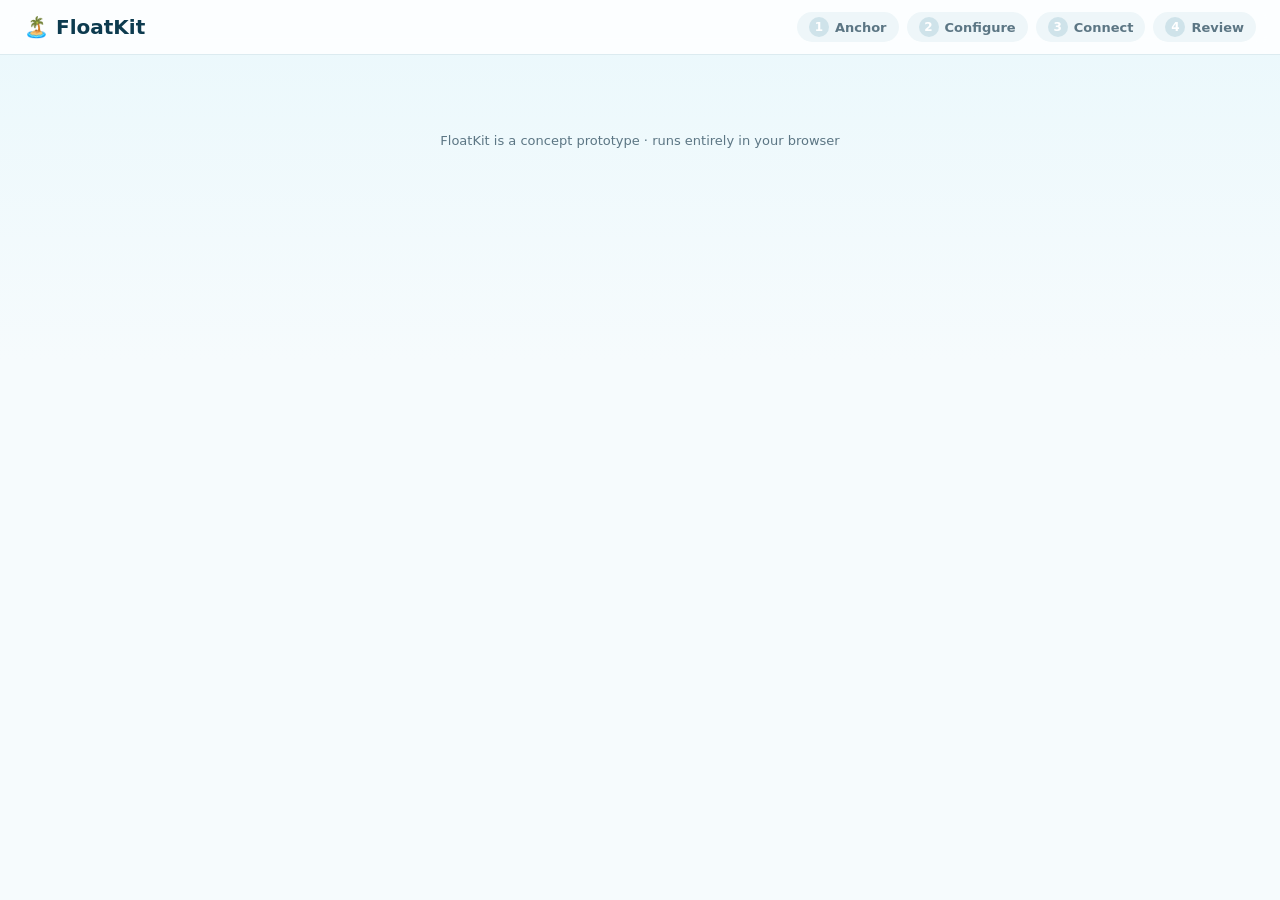
==== index.html @ 7ae54f8f "Add files via upload" ====
<!DOCTYPE html>
<html lang="en">
  <head>
    <meta charset="UTF-8" />
    <meta name="viewport" content="width=device-width, initial-scale=1.0" />
    <title>FloatKit — Build your own floating platform</title>
    <meta name="description" content="Design your own modular inflatable floating platform — pick an anchor, snap squares together, and share your build." />
    <!-- Open Graph so shared links preview nicely -->
    <meta property="og:title" content="FloatKit — Build your own floating platform" />
    <meta property="og:description" content="Design your own modular inflatable floating platform and share your build." />
    <meta property="og:type" content="website" />
    <link rel="stylesheet" href="styles.css" />
    <link rel="icon" href="data:image/svg+xml,<svg xmlns='http://www.w3.org/2000/svg' viewBox='0 0 16 16'><text y='14' font-size='14'>🏝️</text></svg>" />
  </head>
  <body>
    <header class="topbar">
      <div class="brand" id="brand">🏝️ FloatKit</div>
      <nav class="progress" id="progress">
        <div class="progress-step" data-step="1"><span>1</span><span class="ps-label">Anchor</span></div>
        <div class="progress-step" data-step="2"><span>2</span><span class="ps-label">Configure</span></div>
        <div class="progress-step" data-step="3"><span>3</span><span class="ps-label">Connect</span></div>
        <div class="progress-step" data-step="4"><span>4</span><span class="ps-label">Review</span></div>
      </nav>
    </header>

    <div class="sharebanner" id="sharebanner" hidden>
      <span class="sb-text">👀 You’re viewing a <strong>shared design</strong> — read-only. Click squares to explore it.</span>
      <button class="btn primary" id="remix-btn">✏️ Remix this design</button>
    </div>

    <main id="app"></main>

    <footer class="sitefoot">
      <span>FloatKit is a concept prototype · runs entirely in your browser</span>
    </footer>

    <script type="module" src="js/main.js"></script>
  </body>
</html>
---- styles.css ----
:root {
  --aqua-1: #eaf8fc;
  --aqua-2: #bfeaf5;
  --aqua-3: #7cc7e0;
  --deep: #0d3b4f;
  --deep-2: #135b74;
  --sand: #ffe9c7;
  --coral: #ff7a59;
  --coral-d: #e8622a;
  --ink: #17323f;
  --muted: #5c7684;
  --card: #ffffff;
  --line: #dcebf0;
  --radius: 16px;
  --shadow: 0 10px 30px rgba(13, 59, 79, 0.12);
  --shadow-sm: 0 4px 14px rgba(13, 59, 79, 0.1);
}

* { box-sizing: border-box; }

body {
  margin: 0;
  font-family: -apple-system, BlinkMacSystemFont, 'Segoe UI', system-ui, sans-serif;
  color: var(--ink);
  background: linear-gradient(180deg, var(--aqua-1), #f6fbfd 40%);
  min-height: 100vh;
  -webkit-font-smoothing: antialiased;
}

/* ---- top bar ---- */
.topbar {
  position: sticky;
  top: 0;
  z-index: 20;
  display: flex;
  align-items: center;
  justify-content: space-between;
  gap: 16px;
  padding: 12px 24px;
  background: rgba(255, 255, 255, 0.85);
  backdrop-filter: blur(10px);
  border-bottom: 1px solid var(--line);
  flex-wrap: wrap;
}
.brand { font-weight: 800; font-size: 20px; color: var(--deep); cursor: pointer; }
.progress { display: flex; gap: 8px; }
.progress-step {
  display: flex;
  align-items: center;
  gap: 6px;
  font-size: 13px;
  font-weight: 600;
  color: var(--muted);
  padding: 5px 12px;
  border-radius: 999px;
  background: #eef6f9;
}
.progress-step > span:first-child {
  display: grid;
  place-items: center;
  width: 20px;
  height: 20px;
  border-radius: 50%;
  background: #cfe3ea;
  color: #fff;
  font-size: 12px;
  flex: 0 0 auto;
}
.progress-step.active { color: var(--deep); background: var(--sand); }
.progress-step.active > span:first-child { background: var(--coral); }
.progress-step.done > span:first-child { background: var(--aqua-3); }

/* ---- layout primitives ---- */
main { max-width: 1120px; margin: 0 auto; padding: 24px; }
.screen { animation: fade 0.25s ease; }
.screen.center { max-width: 720px; margin: 0 auto; }
@keyframes fade { from { opacity: 0; transform: translateY(6px); } to { opacity: 1; transform: none; } }

.screen-head { margin-bottom: 20px; }
.screen-head h2, .section h2 { font-size: 26px; margin: 0 0 6px; color: var(--deep); }
.muted { color: var(--muted); margin: 0; }
.fine { color: var(--muted); font-size: 12px; margin: 10px 0 0; }
.center { text-align: center; }

.card {
  background: var(--card);
  border: 1px solid var(--line);
  border-radius: var(--radius);
  box-shadow: var(--shadow-sm);
  padding: 18px;
}

.btn {
  font: inherit;
  font-weight: 700;
  border: 1px solid var(--line);
  background: #fff;
  color: var(--deep);
  padding: 11px 18px;
  border-radius: 12px;
  cursor: pointer;
  transition: transform 0.08s ease, box-shadow 0.15s ease, background 0.15s ease;
}
.btn:hover { transform: translateY(-1px); box-shadow: var(--shadow-sm); }
.btn:disabled { opacity: 0.45; cursor: not-allowed; transform: none; box-shadow: none; }
.btn.primary { background: var(--coral); color: #fff; border-color: var(--coral); }
.btn.primary:hover { background: var(--coral-d); }
.btn.ghost { background: transparent; border-color: transparent; color: var(--deep-2); }
.btn.danger { background: #fff0ec; color: #c0341a; border-color: #ffd6cc; }
.btn.big { font-size: 17px; padding: 14px 26px; }
.btn.full { width: 100%; }

.icon-btn {
  font: inherit;
  border: 1px solid var(--line);
  background: #fff;
  width: 34px; height: 34px;
  border-radius: 9px;
  cursor: pointer;
  font-size: 16px;
}
.icon-btn:hover { background: #f2f9fb; }

.wizard-nav {
  display: flex;
  justify-content: space-between;
  gap: 12px;
  margin-top: 24px;
  flex-wrap: wrap;
}

/* ---- hero / landing ---- */
.hero {
  position: relative;
  border-radius: 24px;
  overflow: hidden;
  padding: 64px 32px 80px;
  background: linear-gradient(160deg, var(--aqua-2), var(--aqua-3));
  color: var(--deep);
  margin-bottom: 40px;
}
.hero-inner { position: relative; z-index: 2; max-width: 640px; }
.hero h1 { font-size: 46px; line-height: 1.05; margin: 14px 0 12px; color: #08303f; }
.lede { font-size: 18px; line-height: 1.5; color: #0d4457; }
.badge {
  display: inline-block;
  background: rgba(255, 255, 255, 0.7);
  padding: 6px 14px;
  border-radius: 999px;
  font-weight: 700;
  font-size: 13px;
}
.hero-cta { display: flex; gap: 12px; margin-top: 24px; flex-wrap: wrap; }
.hero-water {
  position: absolute;
  left: 0; right: 0; bottom: -20px;
  height: 160px;
  background:
    radial-gradient(60% 80% at 20% 100%, rgba(255,255,255,0.5), transparent 60%),
    radial-gradient(50% 70% at 70% 100%, rgba(255,255,255,0.4), transparent 60%);
  animation: bob 6s ease-in-out infinite;
  z-index: 1;
}
@keyframes bob { 0%,100% { transform: translateY(0); } 50% { transform: translateY(-10px); } }

.section { margin: 40px 0; }
.section.center { text-align: center; }

.howto { display: grid; grid-template-columns: repeat(3, 1fr); gap: 18px; }
.how-card {
  background: #fff;
  border: 1px solid var(--line);
  border-radius: var(--radius);
  padding: 22px;
  box-shadow: var(--shadow-sm);
  position: relative;
}
.how-num {
  position: absolute; top: 14px; right: 16px;
  font-weight: 800; color: var(--aqua-3); font-size: 22px;
}
.how-icon { font-size: 34px; }
.how-card h3 { margin: 8px 0 6px; }
.how-card p { color: var(--muted); margin: 0; }

.type-gallery { display: grid; grid-template-columns: repeat(2, 1fr); gap: 12px; }
.type-chip {
  display: flex; gap: 12px; align-items: flex-start;
  background: #fff;
  border: 1px solid var(--line);
  border-left: 5px solid var(--c, var(--aqua-3));
  border-radius: 12px;
  padding: 14px;
}
.type-emoji { font-size: 26px; }
.type-chip strong { display: block; }
.type-chip p { margin: 3px 0 0; color: var(--muted); font-size: 13px; }

/* ---- option cards ---- */
.option-grid { display: grid; grid-template-columns: repeat(3, 1fr); gap: 14px; }
.option-card {
  font: inherit;
  text-align: left;
  background: #fff;
  border: 2px solid var(--line);
  border-radius: var(--radius);
  padding: 18px;
  cursor: pointer;
  transition: border-color 0.15s, transform 0.08s, box-shadow 0.15s;
}
.option-card:hover { transform: translateY(-2px); box-shadow: var(--shadow); }
.option-card.selected { border-color: var(--coral); background: #fff6f3; }
.option-emoji { font-size: 32px; }
.option-tag {
  display: inline-block; margin-top: 8px;
  font-size: 11px; font-weight: 700; text-transform: uppercase; letter-spacing: 0.04em;
  color: var(--deep-2); background: #e8f5f9; padding: 3px 8px; border-radius: 6px;
}
.option-card h3 { margin: 8px 0 4px; }
.option-card p { margin: 0; color: var(--muted); font-size: 13px; }
.option-price { margin-top: 10px; font-weight: 800; color: var(--deep); }

/* ---- configure layout ---- */
.configure-layout { display: grid; grid-template-columns: 1fr 320px; gap: 20px; align-items: start; }
.board { min-width: 0; }
.board-hint {
  font-weight: 700; color: var(--deep-2); margin-bottom: 10px;
  background: #fff; display: inline-block; padding: 6px 12px; border-radius: 999px;
  border: 1px solid var(--line);
}
.side { display: flex; flex-direction: column; gap: 16px; }

/* ---- water grid ---- */
.preview-wrap { position: relative; }
.grid {
  display: grid;
  gap: 4px;
  padding: 12px;
  border-radius: 18px;
  background:
    repeating-linear-gradient(45deg, rgba(255,255,255,0.06) 0 12px, transparent 12px 24px),
    linear-gradient(180deg, var(--aqua-2), var(--aqua-3));
  box-shadow: inset 0 0 0 2px rgba(255,255,255,0.4), var(--shadow-sm);
}
.cell {
  aspect-ratio: 1;
  border-radius: 8px;
  background: rgba(255, 255, 255, 0.12);
}
.grid.interactive .cell:not(.filled) { cursor: pointer; }
.grid.interactive .cell:not(.filled):hover {
  background: rgba(255, 255, 255, 0.4);
  box-shadow: inset 0 0 0 2px rgba(255,255,255,0.7);
}
.tile {
  width: 100%; height: 100%;
  border-radius: 10px;
  display: flex; flex-direction: column; align-items: center; justify-content: center;
  gap: 2px;
  box-shadow: inset 0 2px 6px rgba(255,255,255,0.55), 0 4px 10px rgba(13,59,79,0.18);
  border: 1px solid rgba(255,255,255,0.6);
  cursor: pointer;
  animation: pop 0.18s ease;
}
.grid.interactive .tile:hover { outline: 2px solid rgba(255,255,255,0.9); }
.tile.selected { outline: 3px solid var(--coral); }
.tile.locked {
  border: 2px solid var(--sand);
  box-shadow: inset 0 2px 6px rgba(255,255,255,0.25), 0 4px 12px rgba(13,59,79,0.35);
}
.grid.interactive .tile.locked { cursor: help; }
.grid.interactive .tile.locked:hover { outline: 2px solid var(--sand); }
@keyframes pop { from { transform: scale(0.8); opacity: 0; } to { transform: scale(1); opacity: 1; } }
.tile-icon { font-size: clamp(16px, 2.4vw, 26px); line-height: 1; }
.tile-name {
  font-size: 9.5px;
  font-weight: 700;
  color: rgba(20,40,55,0.82);
  text-align: center;
  line-height: 1.1;
  max-width: 100%;
  padding: 0 2px;
  overflow: hidden;
  word-break: break-word;
}

.connector-overlay, .chip-overlay {
  position: absolute;
  inset: 12px;
  pointer-events: none;
}
.connector-overlay { width: calc(100% - 24px); height: calc(100% - 24px); }
.conn { stroke-width: 0.12; stroke-linecap: round; }
.conn-direct { stroke: #5a4632; }
.conn-bridge { stroke: #5a4632; stroke-dasharray: 0.3 0.2; }
.conn-spaced { stroke: #8aa0ab; stroke-dasharray: 0.05 0.28; }
.conn-zipline { stroke: var(--coral-d); stroke-dasharray: 0.06 0.22; }
.conn-swim { stroke: #1f7fb8; stroke-dasharray: 0.15 0.15; }
.chip-overlay > .conn-chip {
  position: absolute;
  transform: translate(-50%, -50%);
  background: #fff;
  border: 1px solid var(--line);
  border-radius: 999px;
  font-size: 13px;
  padding: 1px 5px;
  box-shadow: var(--shadow-sm);
}

/* ---- palette ---- */
.palette { display: flex; flex-direction: column; gap: 6px; }
.palette h3, .stats h3 { margin: 0 0 6px; font-size: 15px; }
.palette-item {
  font: inherit;
  display: flex; align-items: center; gap: 10px;
  padding: 8px 10px;
  border: 1px solid var(--line);
  border-left: 5px solid var(--c, var(--aqua-3));
  border-radius: 10px;
  background: #fff;
  cursor: pointer;
  text-align: left;
}
.palette-item:hover { background: #f4fafc; }
.palette-item.active { border-color: var(--coral); background: #fff6f3; }
.pi-icon { font-size: 20px; }
.pi-name { flex: 1; font-weight: 600; font-size: 14px; }
.pi-star { color: var(--coral); font-size: 12px; }

/* ---- stats ---- */
.stat { display: flex; justify-content: space-between; padding: 5px 0; font-size: 14px; border-bottom: 1px dashed var(--line); }
.stat:last-child { border-bottom: none; }
.stat.price { margin-top: 6px; padding-top: 10px; border-top: 2px solid var(--line); font-size: 16px; }
.stat.price strong { color: var(--coral-d); }

/* ---- substeps (2-story) ---- */
.substep { display: flex; gap: 8px; margin-bottom: 16px; flex-wrap: wrap; }
.substep-item {
  display: flex; align-items: center; gap: 6px;
  font-size: 13px; font-weight: 700; color: var(--muted);
  padding: 5px 12px; border-radius: 999px; background: #eef6f9;
}
.substep-item.active { color: var(--deep); background: var(--sand); }
.substep-dot {
  display: grid; place-items: center; width: 18px; height: 18px;
  border-radius: 50%; background: #cfe3ea; color: #fff; font-size: 11px;
}
.substep-item.active .substep-dot { background: var(--coral); }

.intro-card { text-align: center; padding: 40px 28px; }
.intro-emoji { font-size: 56px; }

/* ---- counter/stepper ---- */
.counter { display: flex; align-items: center; justify-content: space-between; margin-top: 14px; gap: 12px; }
.stepper { display: flex; align-items: center; gap: 14px; font-size: 18px; }
.wall-counts { display: flex; flex-direction: column; gap: 10px; }
.wall-counts .counter { margin-top: 0; }

/* ---- editor modal ---- */
.modal-overlay {
  position: fixed; inset: 0; z-index: 50;
  background: rgba(13, 59, 79, 0.4);
  display: grid; place-items: center;
  padding: 20px;
  animation: fade 0.15s ease;
}
.modal { width: 100%; max-width: 420px; }
.modal-header { display: flex; align-items: center; justify-content: space-between; margin-bottom: 12px; }
.modal-header h3 { margin: 0; }
.editor { display: flex; flex-direction: column; gap: 14px; }
.field { display: flex; flex-direction: column; gap: 6px; font-weight: 700; font-size: 13px; color: var(--deep-2); }
.select { font: inherit; padding: 10px; border-radius: 10px; border: 1px solid var(--line); }
.addons { display: flex; flex-direction: column; gap: 8px; font-weight: 500; }
.toggle { display: flex; align-items: center; gap: 8px; font-size: 14px; color: var(--ink); cursor: pointer; }

/* ---- connect ---- */
.pair-list { display: flex; flex-direction: column; gap: 12px; }
.pair { padding: 12px 14px; }
.pair-head { display: flex; align-items: center; gap: 8px; font-size: 13px; font-weight: 700; margin-bottom: 10px; }
.pair-link { color: var(--muted); }
.conn-options { display: grid; grid-template-columns: repeat(auto-fit, minmax(72px, 1fr)); gap: 6px; }
.conn-btn {
  font: inherit; font-size: 12px; font-weight: 700;
  display: flex; flex-direction: column; align-items: center; gap: 2px;
  padding: 8px 4px; border-radius: 9px; border: 1px solid var(--line); background: #fff; cursor: pointer;
}
.conn-btn:hover:not(.disabled) { background: #f4fafc; }
.conn-btn.selected { border-color: var(--coral); background: #fff6f3; }
.conn-btn.disabled { opacity: 0.4; cursor: not-allowed; }
.cb-icon { font-size: 16px; }
.empty { text-align: center; }

/* ---- summary ---- */
.invoice { display: flex; flex-direction: column; gap: 4px; }
.invoice h3 { margin: 0 0 8px; }
.line-item { display: flex; align-items: center; gap: 10px; padding: 7px 0; border-bottom: 1px dashed var(--line); }
.li-icon { font-size: 20px; }
.li-body { flex: 1; display: flex; flex-direction: column; }
.li-body strong { font-size: 14px; }
.li-detail { font-size: 12px; color: var(--muted); }
.li-price { font-weight: 800; }
.invoice-total { display: flex; justify-content: space-between; margin-top: 10px; padding-top: 10px; border-top: 2px solid var(--line); font-size: 17px; }
.invoice-total strong { color: var(--coral-d); }
.summary-actions { display: flex; flex-direction: column; gap: 10px; }

/* ---- shared-design banner ---- */
.sharebanner {
  display: flex;
  align-items: center;
  justify-content: space-between;
  gap: 12px;
  flex-wrap: wrap;
  padding: 10px 24px;
  background: linear-gradient(90deg, var(--sand), #ffd9a8);
  border-bottom: 1px solid #f0cf9a;
}
.sharebanner[hidden] { display: none; }
.sb-text { font-weight: 600; color: var(--deep); }

/* ---- share / code modal ---- */
.share-modal { display: flex; flex-direction: column; gap: 14px; }
.code-box {
  display: flex; align-items: center; justify-content: space-between; gap: 10px;
  background: var(--aqua-1);
  border: 1px dashed var(--aqua-3);
  border-radius: 12px;
  padding: 12px 16px;
}
.code-label { font-weight: 700; color: var(--muted); }
.code-value {
  font-size: 28px; font-weight: 800; letter-spacing: 5px; color: var(--deep);
  font-variant-numeric: tabular-nums;
}
.link-row { display: flex; gap: 8px; }
.share-link {
  flex: 1; min-width: 0; font: inherit;
  padding: 9px 10px; border: 1px solid var(--line); border-radius: 10px;
  background: #fff; color: var(--ink);
}
.conn-btn.static { cursor: default; }

.sitefoot { text-align: center; color: var(--muted); font-size: 13px; padding: 30px 20px 50px; }

/* ---- responsive ---- */

/* On small screens the side column (stats + palette/lists) drops below the board. */
@media (max-width: 900px) {
  .configure-layout { grid-template-columns: 1fr; }
  .side { flex-direction: row; flex-wrap: wrap; }
  .side > * { flex: 1 1 260px; }
}

@media (max-width: 860px) {
  .howto, .type-gallery { grid-template-columns: 1fr; }
  .option-grid { grid-template-columns: repeat(2, 1fr); }
  .hero { padding: 48px 24px 64px; }
  .hero h1 { font-size: 34px; }
}

/* Tablet / large phone */
@media (max-width: 680px) {
  main { padding: 18px; }
  .topbar { padding: 10px 16px; gap: 10px; }
  .progress { width: 100%; overflow-x: auto; -webkit-overflow-scrolling: touch; }
  .progress-step { flex: 0 0 auto; }
  .side { flex-direction: column; }
  .side > * { flex: 1 1 auto; }
  .screen-head h2, .section h2 { font-size: 22px; }
}

/* Phone */
@media (max-width: 520px) {
  main { padding: 14px; }
  .option-grid { grid-template-columns: 1fr; }
  .wizard-nav { gap: 8px; }
  .wizard-nav .btn { flex: 1; text-align: center; }
  .hero { padding: 40px 20px 52px; border-radius: 18px; }
  .hero h1 { font-size: 28px; }
  .lede { font-size: 16px; }
  .btn.big { font-size: 16px; padding: 13px 20px; }
  .hero-cta { flex-direction: column; align-items: stretch; }
  .hero-cta .btn { text-align: center; }
  /* collapse the progress chips to just their numbers */
  .progress-step { padding: 5px 8px; gap: 0; }
  .progress-step .ps-label { display: none; }
  /* tiles are too small on phones to fit a label — let the emoji carry it */
  .tile-name { display: none; }
  .tile-icon { font-size: 20px; }
  .modal { max-width: 100%; }
  .pair-head { flex-wrap: wrap; }
  .sharebanner { padding: 10px 14px; }
  .code-value { font-size: 24px; letter-spacing: 3px; }
}

/* Fine-tune very narrow phones so the 9-wide grid still reads */
@media (max-width: 380px) {
  .grid { gap: 2px; padding: 8px; }
  .tile-icon { font-size: 15px; }
}
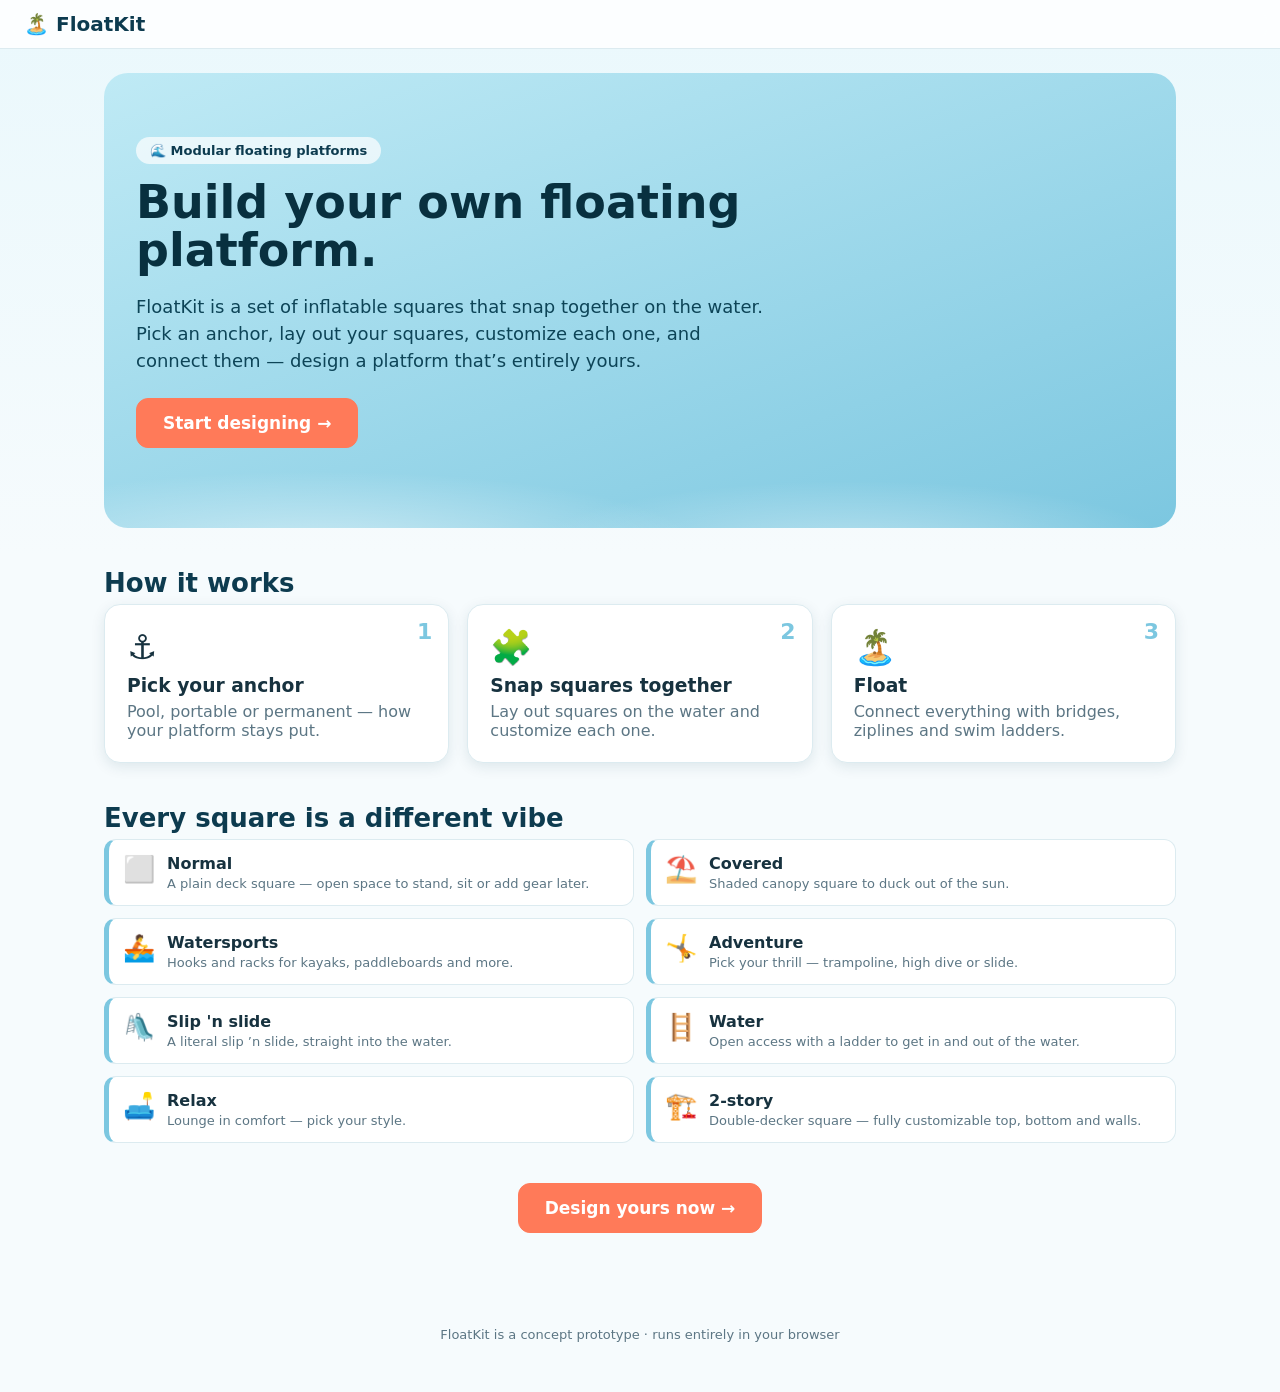
==== commit 2d400c14: "Add Accessories step New step between Connect and Review: counted gear (kayak, paddle board, donut, " ====
--- a/index.html
+++ b/index.html
@@ -19,7 +19,8 @@
         <div class="progress-step" data-step="1"><span>1</span><span class="ps-label">Anchor</span></div>
         <div class="progress-step" data-step="2"><span>2</span><span class="ps-label">Configure</span></div>
         <div class="progress-step" data-step="3"><span>3</span><span class="ps-label">Connect</span></div>
-        <div class="progress-step" data-step="4"><span>4</span><span class="ps-label">Review</span></div>
+        <div class="progress-step" data-step="4"><span>4</span><span class="ps-label">Accessories</span></div>
+        <div class="progress-step" data-step="5"><span>5</span><span class="ps-label">Review</span></div>
       </nav>
     </header>
 
--- a/styles.css
+++ b/styles.css
@@ -128,6 +128,7 @@
   margin-top: 24px;
   flex-wrap: wrap;
 }
+.nav-group { display: flex; gap: 10px; flex-wrap: wrap; }
 
 /* ---- hero / landing ---- */
 .hero {
@@ -253,6 +254,7 @@
   box-shadow: inset 0 0 0 2px rgba(255,255,255,0.7);
 }
 .tile {
+  position: relative;
   width: 100%; height: 100%;
   border-radius: 10px;
   display: flex; flex-direction: column; align-items: center; justify-content: center;
@@ -438,6 +440,32 @@
   background: #fff; color: var(--ink);
 }
 .conn-btn.static { cursor: default; }
+
+/* ---- accessories ---- */
+.acc-list { display: flex; flex-direction: column; gap: 4px; }
+.acc-list h3 { margin: 0 0 6px; font-size: 15px; }
+.acc-row {
+  display: flex; align-items: center; gap: 10px;
+  padding: 8px 0; border-bottom: 1px dashed var(--line);
+}
+.acc-row:last-child { border-bottom: none; }
+.acc-icon { font-size: 22px; width: 26px; text-align: center; }
+.acc-body { flex: 1; display: flex; flex-direction: column; min-width: 0; }
+.acc-body strong { font-size: 14px; }
+.acc-price { font-size: 12px; color: var(--muted); }
+.acc-row.has-count { background: #fff6f3; border-radius: 8px; padding: 8px; }
+.acc-stepper { font-size: 16px; gap: 10px; }
+.acc-count-badge { font-weight: 800; color: var(--deep-2); font-size: 13px; white-space: nowrap; }
+.roof-row { background: var(--aqua-1); border-radius: 8px; padding: 8px; border-bottom: none; }
+
+/* roof badge on tiles */
+.roof-badge {
+  position: absolute;
+  top: 2px; right: 3px;
+  font-size: 12px;
+  line-height: 1;
+  filter: drop-shadow(0 1px 1px rgba(0,0,0,0.25));
+}
 
 .sitefoot { text-align: center; color: var(--muted); font-size: 13px; padding: 30px 20px 50px; }
 
